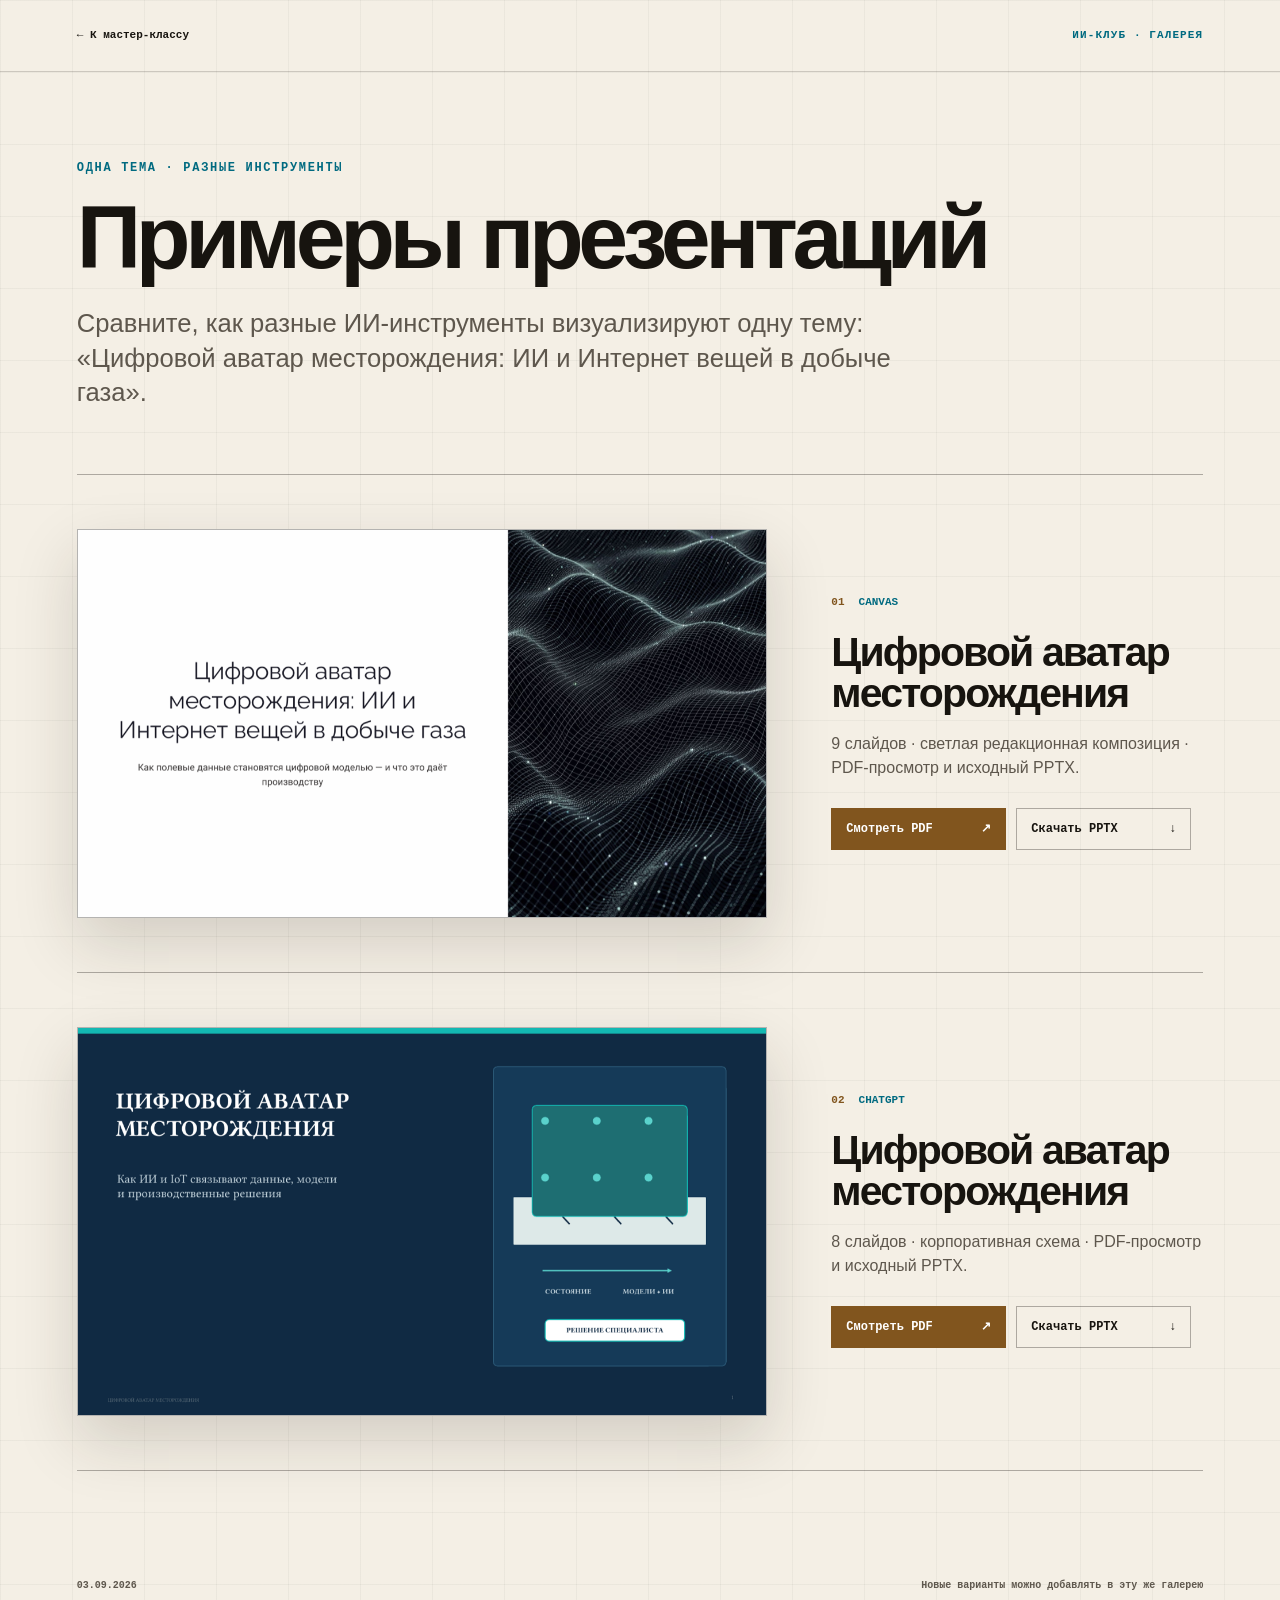
==== examples/index.html @ b0561a89 "Add presentation examples gallery" ====
<!doctype html>
<html lang="ru">
<head>
  <meta charset="utf-8">
  <meta name="viewport" content="width=device-width,initial-scale=1">
  <meta name="description" content="Примеры презентаций о цифровом аватаре газового месторождения, созданные разными ИИ-инструментами.">
  <meta name="theme-color" content="#f4efe5">
  <title>Примеры презентаций · ИИ-клуб</title>
  <link rel="stylesheet" href="styles.css">
</head>
<body>
  <header class="site-header">
    <a class="back" href="../">← К мастер-классу</a>
    <span>ИИ-КЛУБ · ГАЛЕРЕЯ</span>
  </header>

  <main>
    <section class="intro" aria-labelledby="page-title">
      <p class="kicker">ОДНА ТЕМА · РАЗНЫЕ ИНСТРУМЕНТЫ</p>
      <h1 id="page-title">Примеры презентаций</h1>
      <p>Сравните, как разные ИИ-инструменты визуализируют одну тему: «Цифровой аватар месторождения: ИИ и Интернет вещей в добыче газа».</p>
    </section>

    <section class="gallery" aria-label="Готовые презентации">
      <article class="example">
        <a class="preview" href="canvas/preview.pdf" target="_blank" rel="noreferrer" aria-label="Открыть PDF-презентацию Canvas">
          <img src="assets/canvas-cover.png" alt="Титульный слайд презентации Canvas">
          <span>Открыть PDF ↗</span>
        </a>
        <div class="example-copy">
          <div class="label"><b>01</b><span>CANVAS</span></div>
          <h2>Цифровой аватар месторождения</h2>
          <p>9 слайдов · светлая редакционная композиция · PDF-просмотр и исходный PPTX.</p>
          <div class="actions">
            <a class="primary" href="canvas/preview.pdf" target="_blank" rel="noreferrer">Смотреть PDF <span>↗</span></a>
            <a href="canvas/presentation.pptx" download>Скачать PPTX <span>↓</span></a>
          </div>
        </div>
      </article>

      <article class="example">
        <a class="preview" href="chatgpt/preview.pdf" target="_blank" rel="noreferrer" aria-label="Открыть PDF-презентацию ChatGPT">
          <img src="assets/chatgpt-cover.png" alt="Титульный слайд презентации ChatGPT">
          <span>Открыть PDF ↗</span>
        </a>
        <div class="example-copy">
          <div class="label"><b>02</b><span>CHATGPT</span></div>
          <h2>Цифровой аватар месторождения</h2>
          <p>8 слайдов · корпоративная схема · PDF-просмотр и исходный PPTX.</p>
          <div class="actions">
            <a class="primary" href="chatgpt/preview.pdf" target="_blank" rel="noreferrer">Смотреть PDF <span>↗</span></a>
            <a href="chatgpt/presentation.pptx" download>Скачать PPTX <span>↓</span></a>
          </div>
        </div>
      </article>
    </section>
  </main>

  <footer><span>03.09.2026</span><span>Новые варианты можно добавлять в эту же галерею</span></footer>
</body>
</html>
---- examples/styles.css ----
:root{--bg:#f4efe5;--surface:#ebe3d6;--text:#17140f;--muted:#5e574d;--line:rgba(23,20,15,.18);--line2:rgba(23,20,15,.32);--cream:#81551e;--cyan:#006a80;--sans:Inter,ui-sans-serif,-apple-system,BlinkMacSystemFont,"Segoe UI",Arial,sans-serif;--mono:ui-monospace,SFMono-Regular,Menlo,Monaco,Consolas,monospace}
*{box-sizing:border-box}
html{background:#d8d0c3;color:var(--text);font-family:var(--sans)}
body{width:min(1440px,100%);min-height:100vh;margin:0 auto;background:linear-gradient(rgba(23,20,15,.04) 1px,transparent 1px),linear-gradient(90deg,rgba(23,20,15,.04) 1px,transparent 1px),var(--bg);background-size:72px 72px}
a{color:inherit}
.site-header{height:72px;padding:0 clamp(24px,6vw,96px);display:flex;align-items:center;justify-content:space-between;border-bottom:1px solid var(--line);font:700 11px/1 var(--mono);letter-spacing:.1em;color:var(--cyan)}
.back{text-decoration:none;color:var(--text);letter-spacing:0}.back:hover{text-decoration:underline;text-underline-offset:4px}
main{padding:clamp(48px,7vw,100px) clamp(24px,6vw,96px) 80px}
.intro{max-width:980px;margin-bottom:64px}.kicker{font:700 12px/1 var(--mono);letter-spacing:.14em;color:var(--cyan);margin:0 0 22px}.intro h1{font-size:clamp(48px,7vw,94px);line-height:.92;letter-spacing:-.06em;margin:0 0 28px}.intro>p:last-child{font-size:clamp(18px,2vw,28px);line-height:1.35;color:var(--muted);max-width:62ch}
.gallery{border-top:1px solid var(--line2)}
.example{display:grid;grid-template-columns:minmax(0,1.3fr) minmax(320px,.7fr);gap:clamp(28px,5vw,72px);padding:54px 0;border-bottom:1px solid var(--line2);align-items:center}
.preview{position:relative;display:block;border:1px solid var(--line2);background:white;box-shadow:0 25px 60px rgba(38,30,20,.16);overflow:hidden}.preview img{display:block;width:100%;aspect-ratio:16/9;object-fit:cover}.preview>span{position:absolute;right:14px;bottom:14px;background:var(--cream);color:white;padding:12px 14px;font:700 11px/1 var(--mono);opacity:0;transform:translateY(6px);transition:.2s}.preview:hover>span,.preview:focus-visible>span{opacity:1;transform:none}
.label{display:flex;align-items:center;gap:14px;font:700 11px/1 var(--mono);color:var(--cyan)}.label b{color:var(--cream)}
.example h2{font-size:clamp(28px,3.2vw,48px);line-height:1;letter-spacing:-.045em;margin:24px 0 18px}.example p{font-size:16px;line-height:1.5;color:var(--muted)}
.actions{display:flex;flex-wrap:wrap;gap:10px;margin-top:28px}.actions a{display:inline-flex;gap:30px;justify-content:space-between;min-width:175px;padding:14px;border:1px solid var(--line2);font:750 12px/1 var(--mono);text-decoration:none}.actions .primary{background:var(--cream);border-color:var(--cream);color:white}.actions a:hover,.actions a:focus-visible{border-color:var(--cyan);transform:translateY(-2px)}
footer{padding:28px clamp(24px,6vw,96px);display:flex;justify-content:space-between;gap:20px;color:var(--muted);font:600 10px/1.4 var(--mono)}
:focus-visible{outline:3px solid var(--cyan);outline-offset:4px}
@media(max-width:800px){.site-header{height:60px}.site-header>span{display:none}main{padding-top:48px}.intro{margin-bottom:32px}.example{grid-template-columns:1fr;padding:36px 0}.example-copy{padding:0 2px}.preview>span{opacity:1;transform:none}footer{flex-direction:column}}
@media(prefers-reduced-motion:reduce){*,*::before,*::after{transition:none!important}}
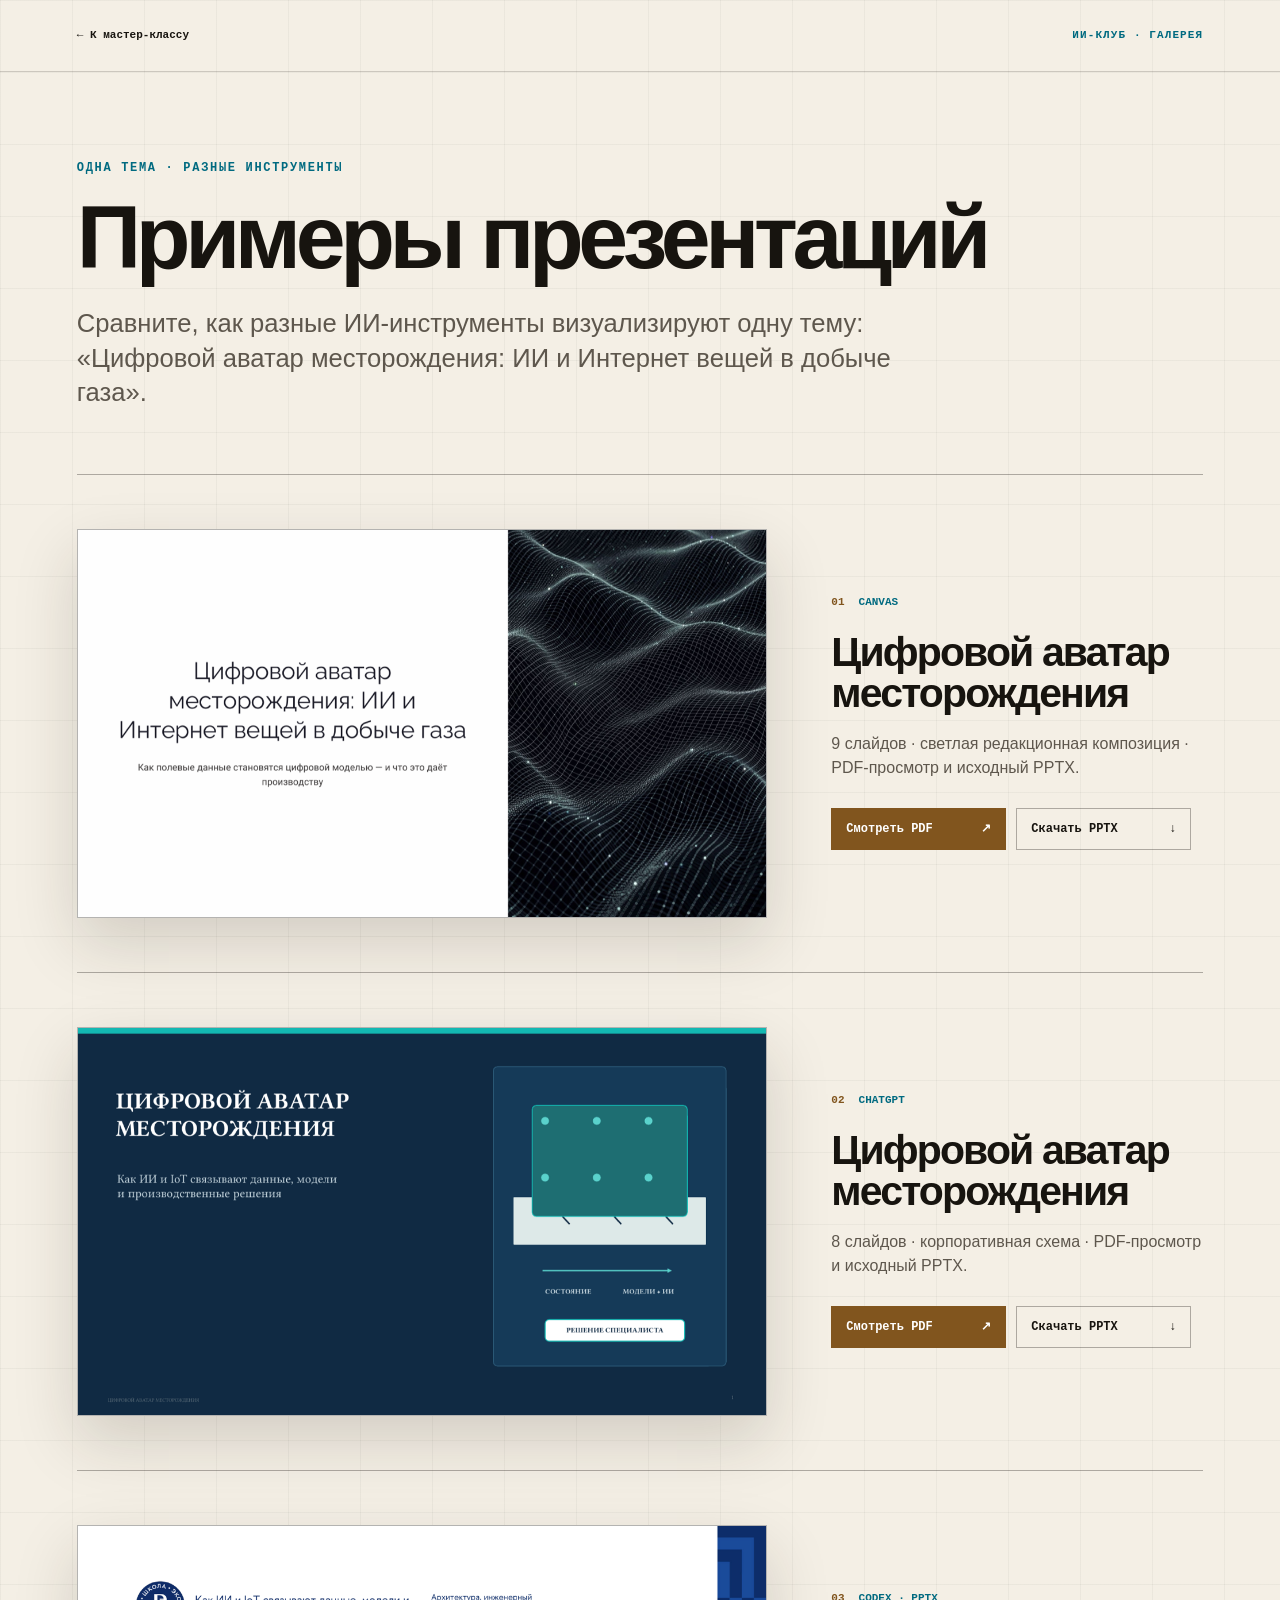
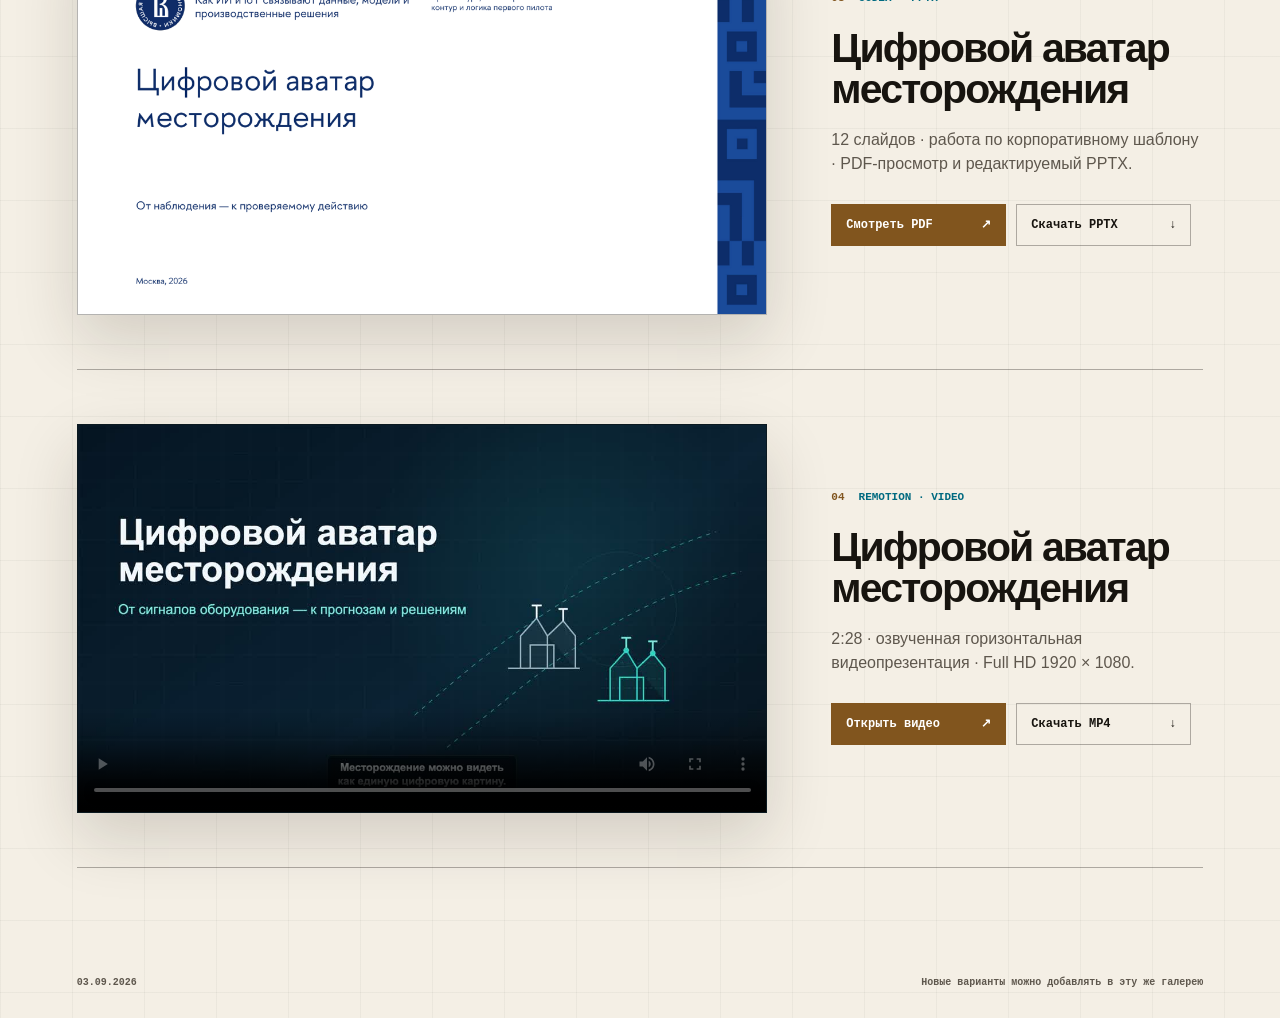
==== commit ba2ff87f: "Add Codex deck and Remotion video examples" ====
--- a/examples/index.html
+++ b/examples/index.html
@@ -53,6 +53,40 @@
           </div>
         </div>
       </article>
+
+      <article class="example">
+        <a class="preview" href="codex/preview.pdf" target="_blank" rel="noreferrer" aria-label="Открыть PDF-презентацию Codex">
+          <img src="assets/codex-cover.png" alt="Титульный слайд презентации Codex">
+          <span>Открыть PDF ↗</span>
+        </a>
+        <div class="example-copy">
+          <div class="label"><b>03</b><span>CODEX · PPTX</span></div>
+          <h2>Цифровой аватар месторождения</h2>
+          <p>12 слайдов · работа по корпоративному шаблону · PDF-просмотр и редактируемый PPTX.</p>
+          <div class="actions">
+            <a class="primary" href="codex/preview.pdf" target="_blank" rel="noreferrer">Смотреть PDF <span>↗</span></a>
+            <a href="codex/presentation.pptx" download>Скачать PPTX <span>↓</span></a>
+          </div>
+        </div>
+      </article>
+
+      <article class="example">
+        <div class="preview video-preview">
+          <video controls preload="metadata" poster="assets/remotion-cover.jpg" aria-label="Озвученная видеопрезентация Remotion">
+            <source src="remotion/digital-field-avatar.mp4" type="video/mp4">
+            Ваш браузер не поддерживает встроенное видео.
+          </video>
+        </div>
+        <div class="example-copy">
+          <div class="label"><b>04</b><span>REMOTION · VIDEO</span></div>
+          <h2>Цифровой аватар месторождения</h2>
+          <p>2:28 · озвученная горизонтальная видеопрезентация · Full HD 1920 × 1080.</p>
+          <div class="actions">
+            <a class="primary" href="remotion/digital-field-avatar.mp4" target="_blank" rel="noreferrer">Открыть видео <span>↗</span></a>
+            <a href="remotion/digital-field-avatar.mp4" download>Скачать MP4 <span>↓</span></a>
+          </div>
+        </div>
+      </article>
     </section>
   </main>
 
--- a/examples/styles.css
+++ b/examples/styles.css
@@ -10,6 +10,7 @@
 .gallery{border-top:1px solid var(--line2)}
 .example{display:grid;grid-template-columns:minmax(0,1.3fr) minmax(320px,.7fr);gap:clamp(28px,5vw,72px);padding:54px 0;border-bottom:1px solid var(--line2);align-items:center}
 .preview{position:relative;display:block;border:1px solid var(--line2);background:white;box-shadow:0 25px 60px rgba(38,30,20,.16);overflow:hidden}.preview img{display:block;width:100%;aspect-ratio:16/9;object-fit:cover}.preview>span{position:absolute;right:14px;bottom:14px;background:var(--cream);color:white;padding:12px 14px;font:700 11px/1 var(--mono);opacity:0;transform:translateY(6px);transition:.2s}.preview:hover>span,.preview:focus-visible>span{opacity:1;transform:none}
+.video-preview{background:#061c29}.video-preview video{display:block;width:100%;aspect-ratio:16/9;object-fit:cover}
 .label{display:flex;align-items:center;gap:14px;font:700 11px/1 var(--mono);color:var(--cyan)}.label b{color:var(--cream)}
 .example h2{font-size:clamp(28px,3.2vw,48px);line-height:1;letter-spacing:-.045em;margin:24px 0 18px}.example p{font-size:16px;line-height:1.5;color:var(--muted)}
 .actions{display:flex;flex-wrap:wrap;gap:10px;margin-top:28px}.actions a{display:inline-flex;gap:30px;justify-content:space-between;min-width:175px;padding:14px;border:1px solid var(--line2);font:750 12px/1 var(--mono);text-decoration:none}.actions .primary{background:var(--cream);border-color:var(--cream);color:white}.actions a:hover,.actions a:focus-visible{border-color:var(--cyan);transform:translateY(-2px)}
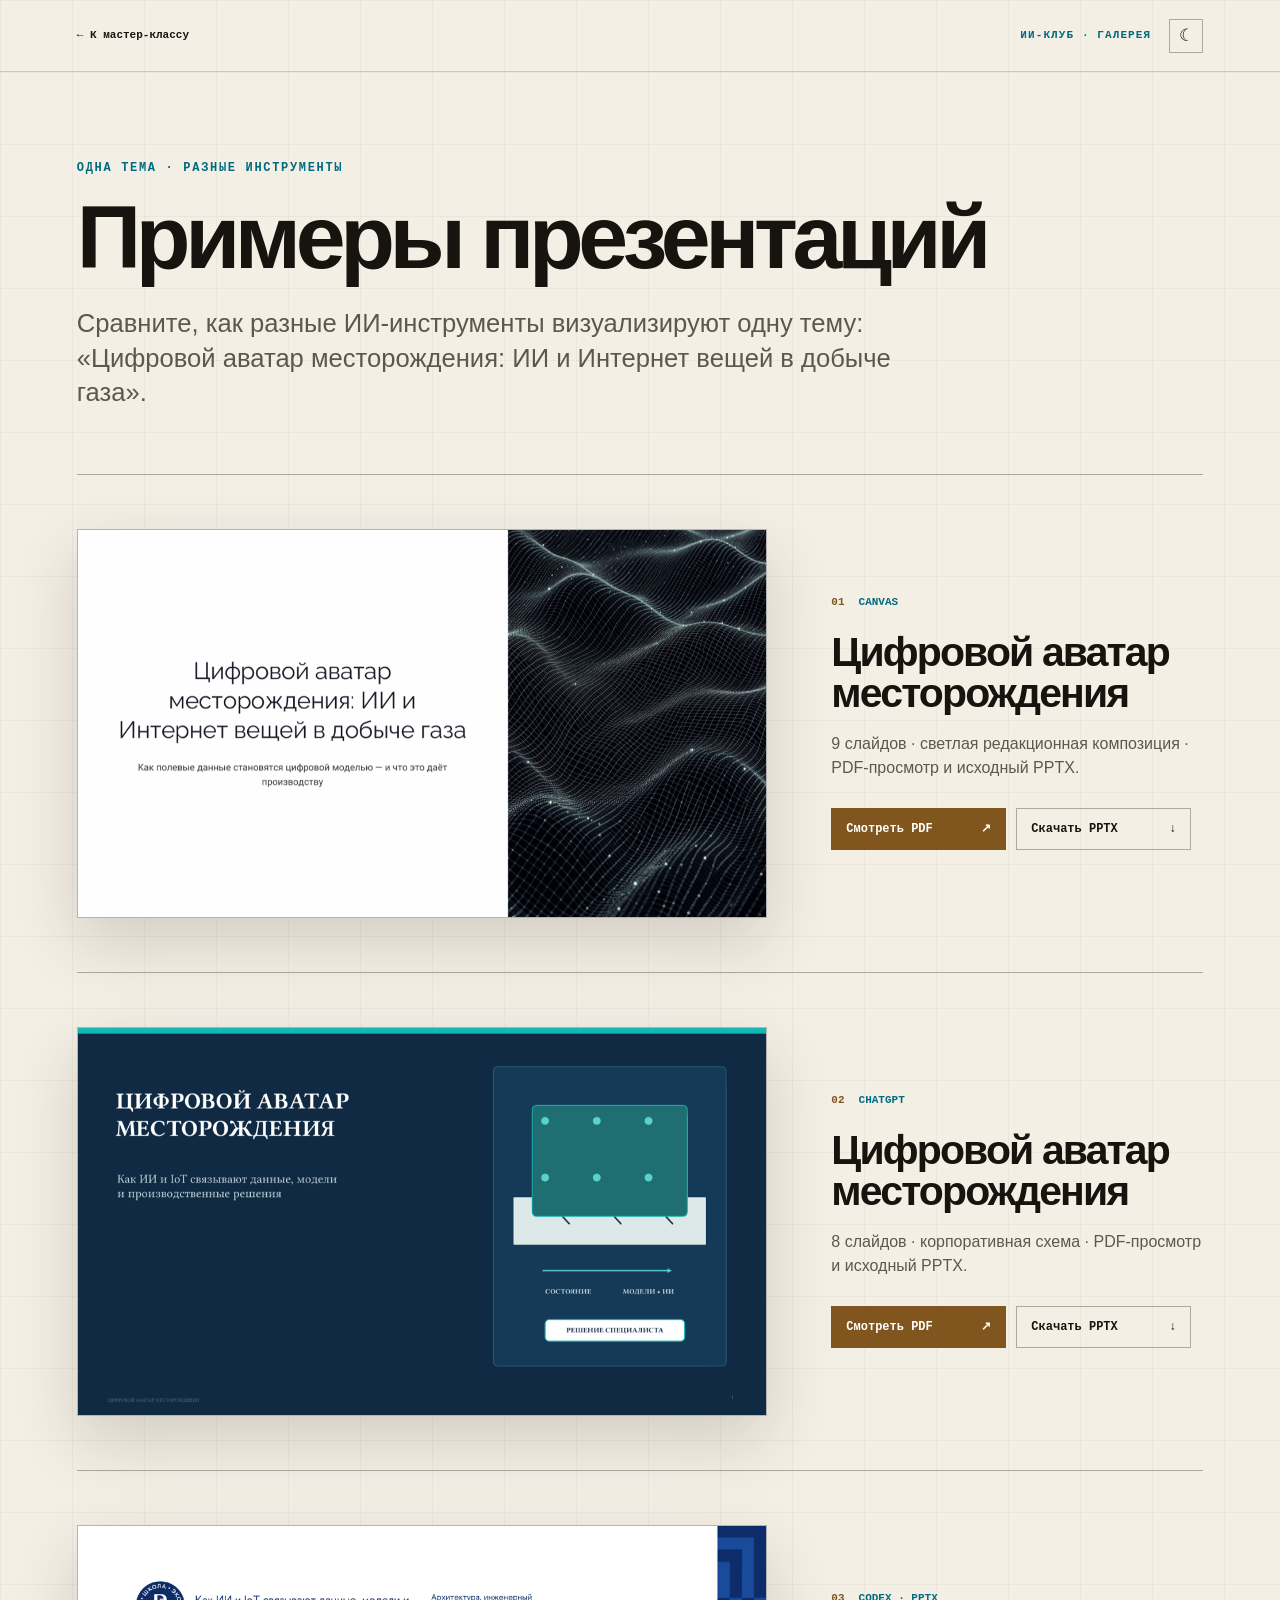
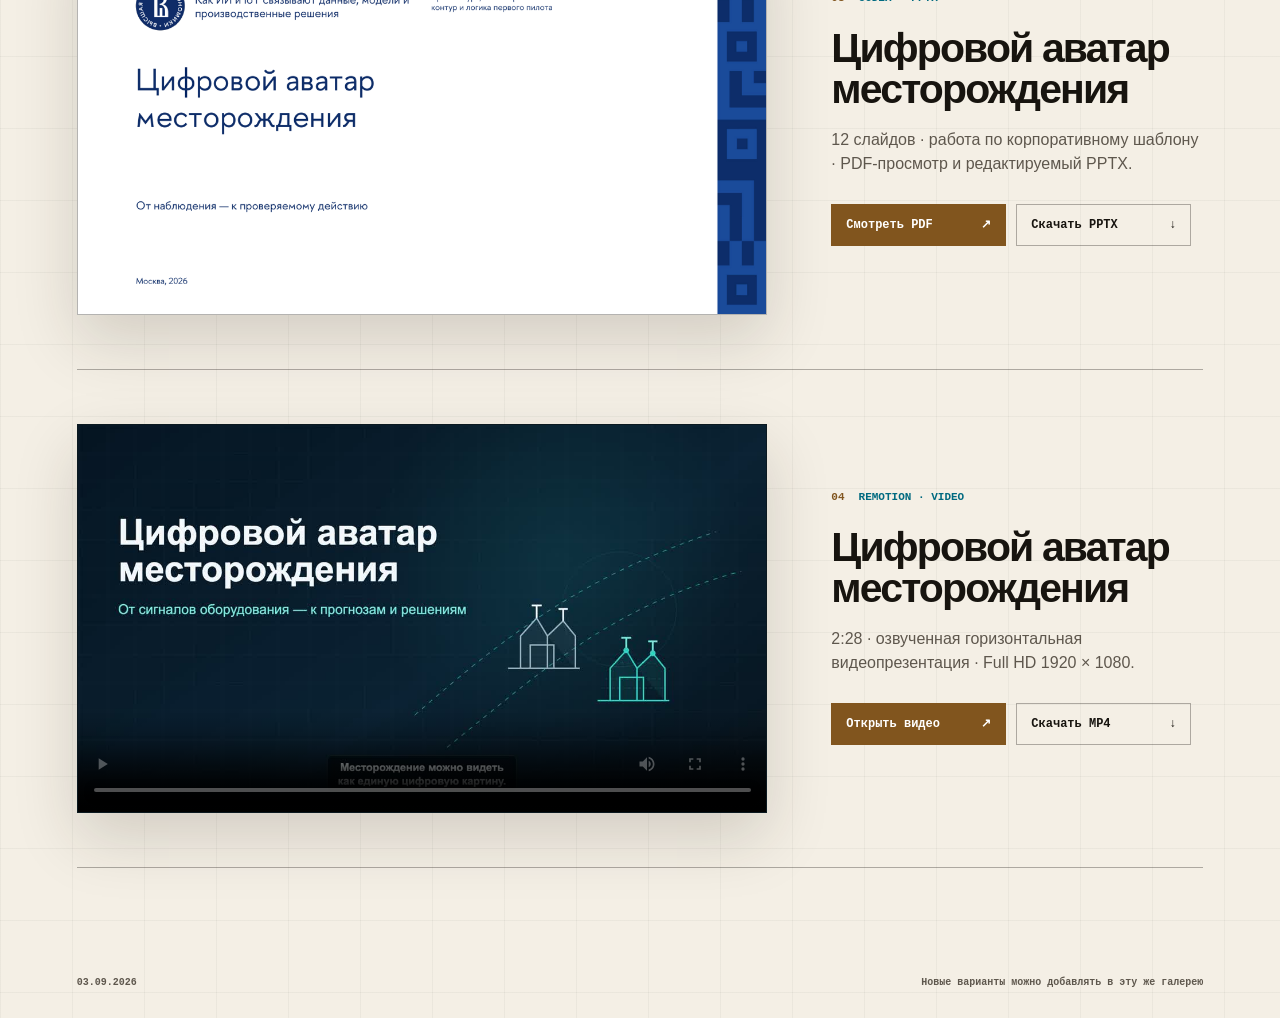
==== commit 685af8d0: "Add QR resources page and dual themes" ====
--- a/examples/index.html
+++ b/examples/index.html
@@ -1,17 +1,19 @@
 <!doctype html>
-<html lang="ru">
+<html lang="ru" data-theme="light">
 <head>
   <meta charset="utf-8">
   <meta name="viewport" content="width=device-width,initial-scale=1">
   <meta name="description" content="Примеры презентаций о цифровом аватаре газового месторождения, созданные разными ИИ-инструментами.">
   <meta name="theme-color" content="#f4efe5">
   <title>Примеры презентаций · ИИ-клуб</title>
+  <script>document.documentElement.dataset.theme=localStorage.getItem('aiResourceTheme')||(matchMedia('(prefers-color-scheme:dark)').matches?'dark':'light')</script>
   <link rel="stylesheet" href="styles.css">
+  <script src="../theme-pages.js" defer></script>
 </head>
 <body>
   <header class="site-header">
     <a class="back" href="../">← К мастер-классу</a>
-    <span>ИИ-КЛУБ · ГАЛЕРЕЯ</span>
+    <div class="header-tools"><span>ИИ-КЛУБ · ГАЛЕРЕЯ</span><button class="theme-button" type="button" data-theme-toggle aria-label="Переключить цветовую тему" aria-pressed="false">☾</button></div>
   </header>
 
   <main>
--- a/examples/styles.css
+++ b/examples/styles.css
@@ -1,20 +1,22 @@
-:root{--bg:#f4efe5;--surface:#ebe3d6;--text:#17140f;--muted:#5e574d;--line:rgba(23,20,15,.18);--line2:rgba(23,20,15,.32);--cream:#81551e;--cyan:#006a80;--sans:Inter,ui-sans-serif,-apple-system,BlinkMacSystemFont,"Segoe UI",Arial,sans-serif;--mono:ui-monospace,SFMono-Regular,Menlo,Monaco,Consolas,monospace}
+:root{--bg:#f4efe5;--page:#d8d0c3;--surface:#ebe3d6;--text:#17140f;--muted:#5e574d;--line:rgba(23,20,15,.18);--line2:rgba(23,20,15,.32);--grid:rgba(23,20,15,.04);--cream:#81551e;--cyan:#006a80;--shadow:rgba(38,30,20,.16);--sans:Inter,ui-sans-serif,-apple-system,BlinkMacSystemFont,"Segoe UI",Arial,sans-serif;--mono:ui-monospace,SFMono-Regular,Menlo,Monaco,Consolas,monospace}
+[data-theme="dark"]{--bg:#0a0a08;--page:#020202;--surface:#171610;--text:#f5efe4;--muted:#aaa294;--line:rgba(245,239,228,.14);--line2:rgba(245,239,228,.27);--grid:rgba(245,239,228,.03);--cream:#e0c49a;--cyan:#69d2e7;--shadow:rgba(0,0,0,.66)}
 *{box-sizing:border-box}
-html{background:#d8d0c3;color:var(--text);font-family:var(--sans)}
-body{width:min(1440px,100%);min-height:100vh;margin:0 auto;background:linear-gradient(rgba(23,20,15,.04) 1px,transparent 1px),linear-gradient(90deg,rgba(23,20,15,.04) 1px,transparent 1px),var(--bg);background-size:72px 72px}
+html{background:var(--page);color:var(--text);font-family:var(--sans);color-scheme:light}
+[data-theme="dark"]{color-scheme:dark}
+body{width:min(1440px,100%);min-height:100vh;margin:0 auto;background:linear-gradient(var(--grid) 1px,transparent 1px),linear-gradient(90deg,var(--grid) 1px,transparent 1px),var(--bg);background-size:72px 72px}
 a{color:inherit}
-.site-header{height:72px;padding:0 clamp(24px,6vw,96px);display:flex;align-items:center;justify-content:space-between;border-bottom:1px solid var(--line);font:700 11px/1 var(--mono);letter-spacing:.1em;color:var(--cyan)}
+.site-header{height:72px;padding:0 clamp(24px,6vw,96px);display:flex;align-items:center;justify-content:space-between;border-bottom:1px solid var(--line);font:700 11px/1 var(--mono);letter-spacing:.1em;color:var(--cyan)}.header-tools{display:flex;align-items:center;gap:18px}.theme-button{width:34px;height:34px;border:1px solid var(--line2);background:transparent;color:var(--text);cursor:pointer;font-size:17px}.theme-button:hover,.theme-button:focus-visible{border-color:var(--cyan);color:var(--cyan)}
 .back{text-decoration:none;color:var(--text);letter-spacing:0}.back:hover{text-decoration:underline;text-underline-offset:4px}
 main{padding:clamp(48px,7vw,100px) clamp(24px,6vw,96px) 80px}
 .intro{max-width:980px;margin-bottom:64px}.kicker{font:700 12px/1 var(--mono);letter-spacing:.14em;color:var(--cyan);margin:0 0 22px}.intro h1{font-size:clamp(48px,7vw,94px);line-height:.92;letter-spacing:-.06em;margin:0 0 28px}.intro>p:last-child{font-size:clamp(18px,2vw,28px);line-height:1.35;color:var(--muted);max-width:62ch}
 .gallery{border-top:1px solid var(--line2)}
 .example{display:grid;grid-template-columns:minmax(0,1.3fr) minmax(320px,.7fr);gap:clamp(28px,5vw,72px);padding:54px 0;border-bottom:1px solid var(--line2);align-items:center}
-.preview{position:relative;display:block;border:1px solid var(--line2);background:white;box-shadow:0 25px 60px rgba(38,30,20,.16);overflow:hidden}.preview img{display:block;width:100%;aspect-ratio:16/9;object-fit:cover}.preview>span{position:absolute;right:14px;bottom:14px;background:var(--cream);color:white;padding:12px 14px;font:700 11px/1 var(--mono);opacity:0;transform:translateY(6px);transition:.2s}.preview:hover>span,.preview:focus-visible>span{opacity:1;transform:none}
+.preview{position:relative;display:block;border:1px solid var(--line2);background:white;box-shadow:0 25px 60px var(--shadow);overflow:hidden}.preview img{display:block;width:100%;aspect-ratio:16/9;object-fit:cover}.preview>span{position:absolute;right:14px;bottom:14px;background:var(--cream);color:var(--bg);padding:12px 14px;font:700 11px/1 var(--mono);opacity:0;transform:translateY(6px);transition:.2s}.preview:hover>span,.preview:focus-visible>span{opacity:1;transform:none}
 .video-preview{background:#061c29}.video-preview video{display:block;width:100%;aspect-ratio:16/9;object-fit:cover}
 .label{display:flex;align-items:center;gap:14px;font:700 11px/1 var(--mono);color:var(--cyan)}.label b{color:var(--cream)}
 .example h2{font-size:clamp(28px,3.2vw,48px);line-height:1;letter-spacing:-.045em;margin:24px 0 18px}.example p{font-size:16px;line-height:1.5;color:var(--muted)}
 .actions{display:flex;flex-wrap:wrap;gap:10px;margin-top:28px}.actions a{display:inline-flex;gap:30px;justify-content:space-between;min-width:175px;padding:14px;border:1px solid var(--line2);font:750 12px/1 var(--mono);text-decoration:none}.actions .primary{background:var(--cream);border-color:var(--cream);color:white}.actions a:hover,.actions a:focus-visible{border-color:var(--cyan);transform:translateY(-2px)}
 footer{padding:28px clamp(24px,6vw,96px);display:flex;justify-content:space-between;gap:20px;color:var(--muted);font:600 10px/1.4 var(--mono)}
 :focus-visible{outline:3px solid var(--cyan);outline-offset:4px}
-@media(max-width:800px){.site-header{height:60px}.site-header>span{display:none}main{padding-top:48px}.intro{margin-bottom:32px}.example{grid-template-columns:1fr;padding:36px 0}.example-copy{padding:0 2px}.preview>span{opacity:1;transform:none}footer{flex-direction:column}}
+@media(max-width:800px){.site-header{height:60px}.header-tools>span{display:none}main{padding-top:48px}.intro{margin-bottom:32px}.example{grid-template-columns:1fr;padding:36px 0}.example-copy{padding:0 2px}.preview>span{opacity:1;transform:none}footer{flex-direction:column}}
 @media(prefers-reduced-motion:reduce){*,*::before,*::after{transition:none!important}}
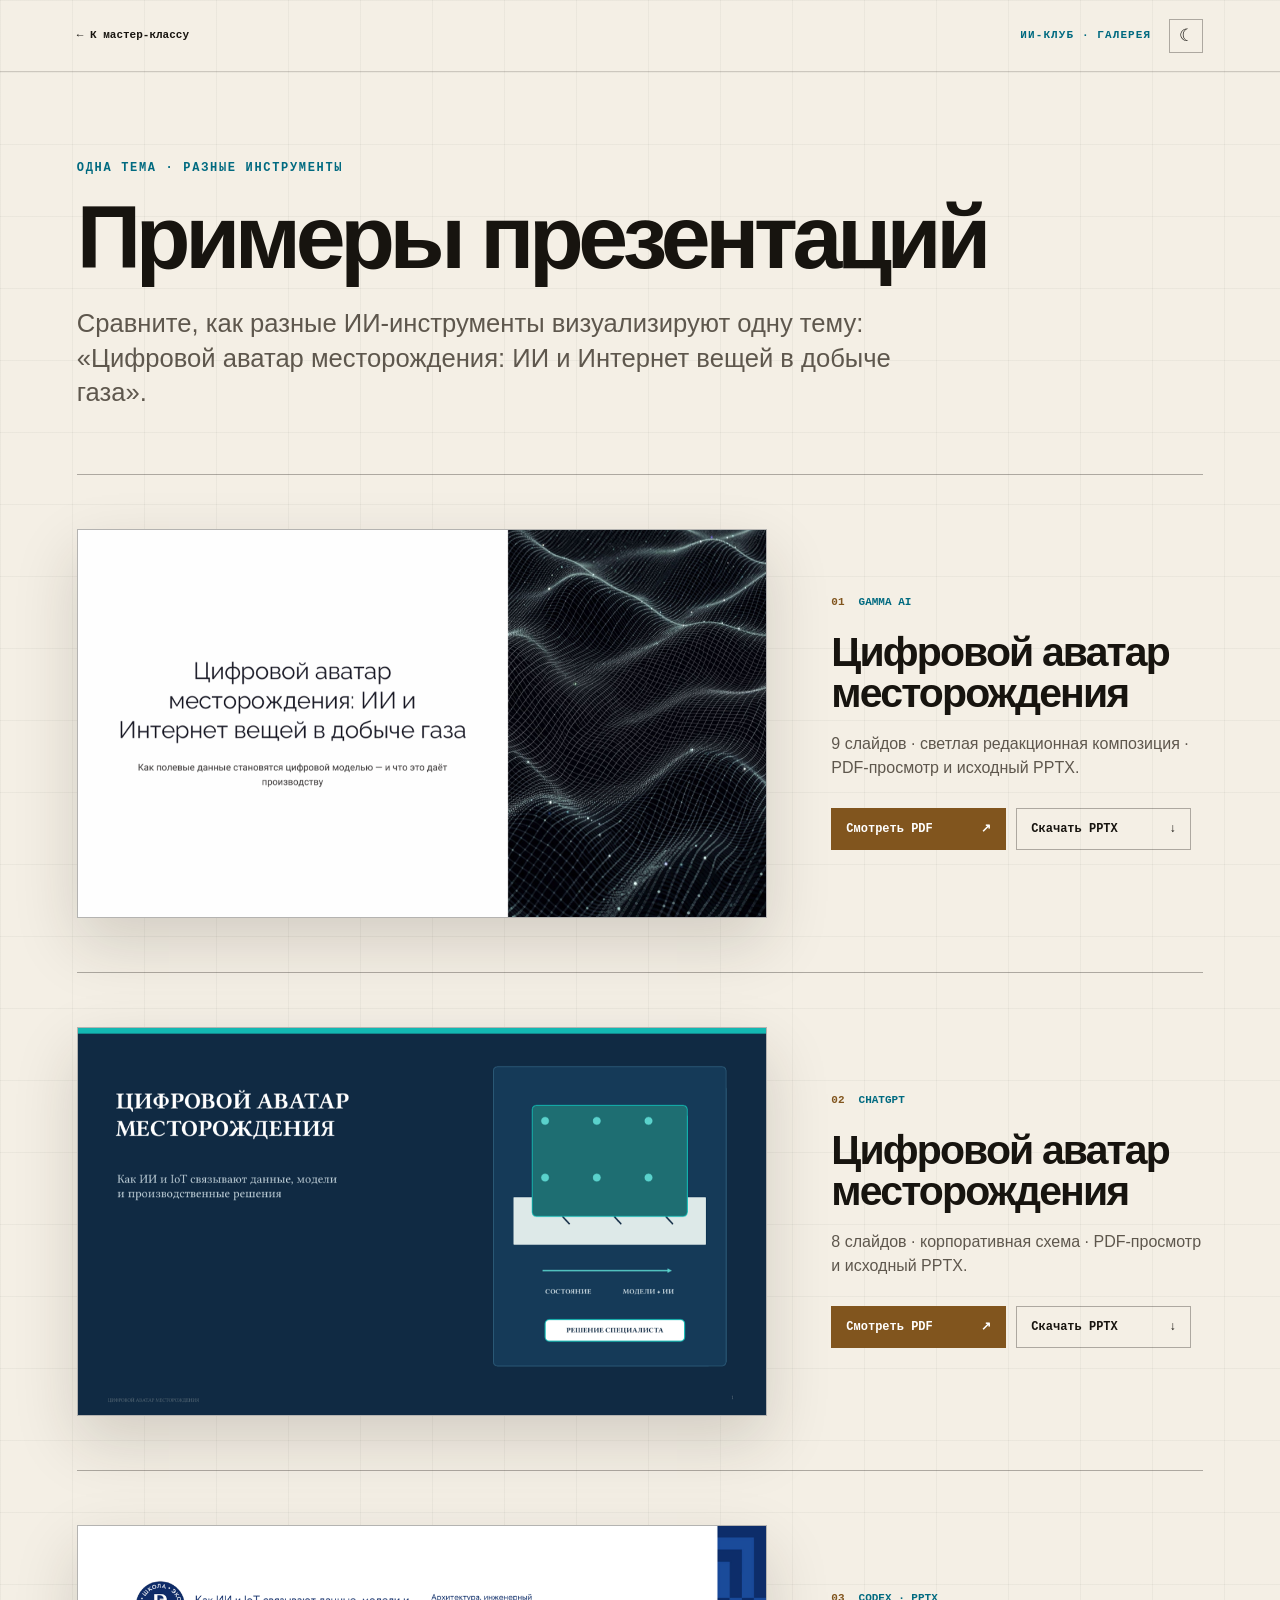
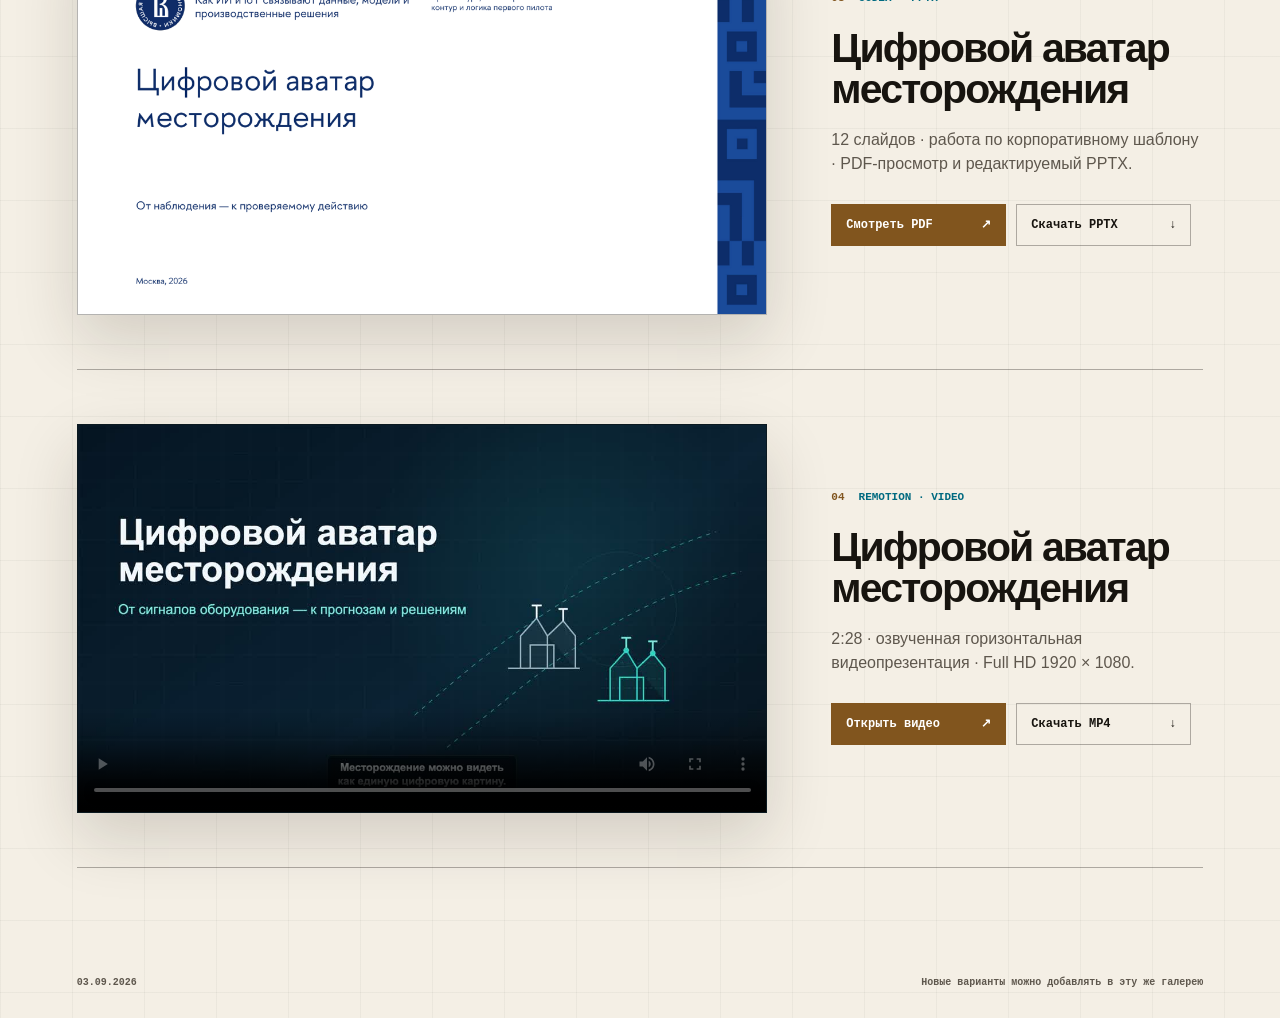
==== commit af035c48: "Rename first example to Gamma AI" ====
--- a/examples/index.html
+++ b/examples/index.html
@@ -25,12 +25,12 @@
 
     <section class="gallery" aria-label="Готовые презентации">
       <article class="example">
-        <a class="preview" href="canvas/preview.pdf" target="_blank" rel="noreferrer" aria-label="Открыть PDF-презентацию Canvas">
-          <img src="assets/canvas-cover.png" alt="Титульный слайд презентации Canvas">
+        <a class="preview" href="canvas/preview.pdf" target="_blank" rel="noreferrer" aria-label="Открыть PDF-презентацию Gamma AI">
+          <img src="assets/canvas-cover.png" alt="Титульный слайд презентации Gamma AI">
           <span>Открыть PDF ↗</span>
         </a>
         <div class="example-copy">
-          <div class="label"><b>01</b><span>CANVAS</span></div>
+          <div class="label"><b>01</b><span>GAMMA AI</span></div>
           <h2>Цифровой аватар месторождения</h2>
           <p>9 слайдов · светлая редакционная композиция · PDF-просмотр и исходный PPTX.</p>
           <div class="actions">
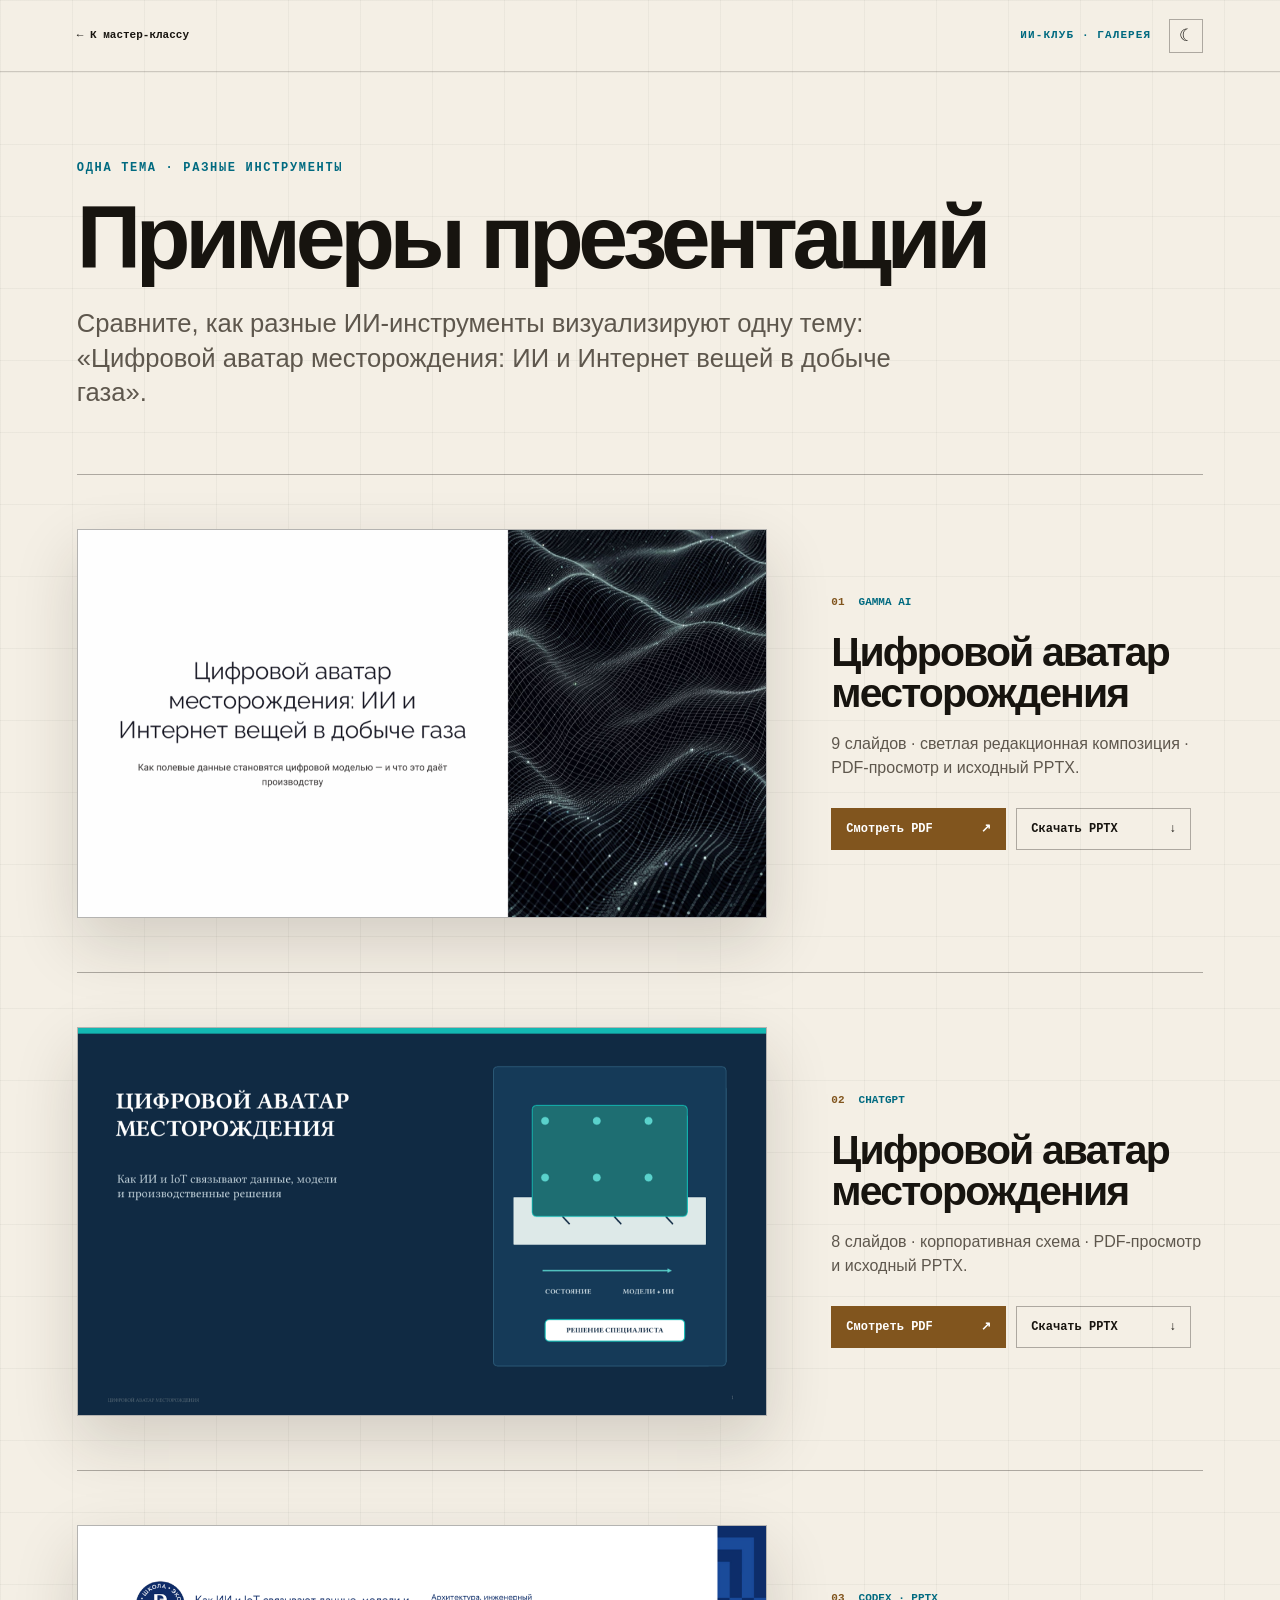
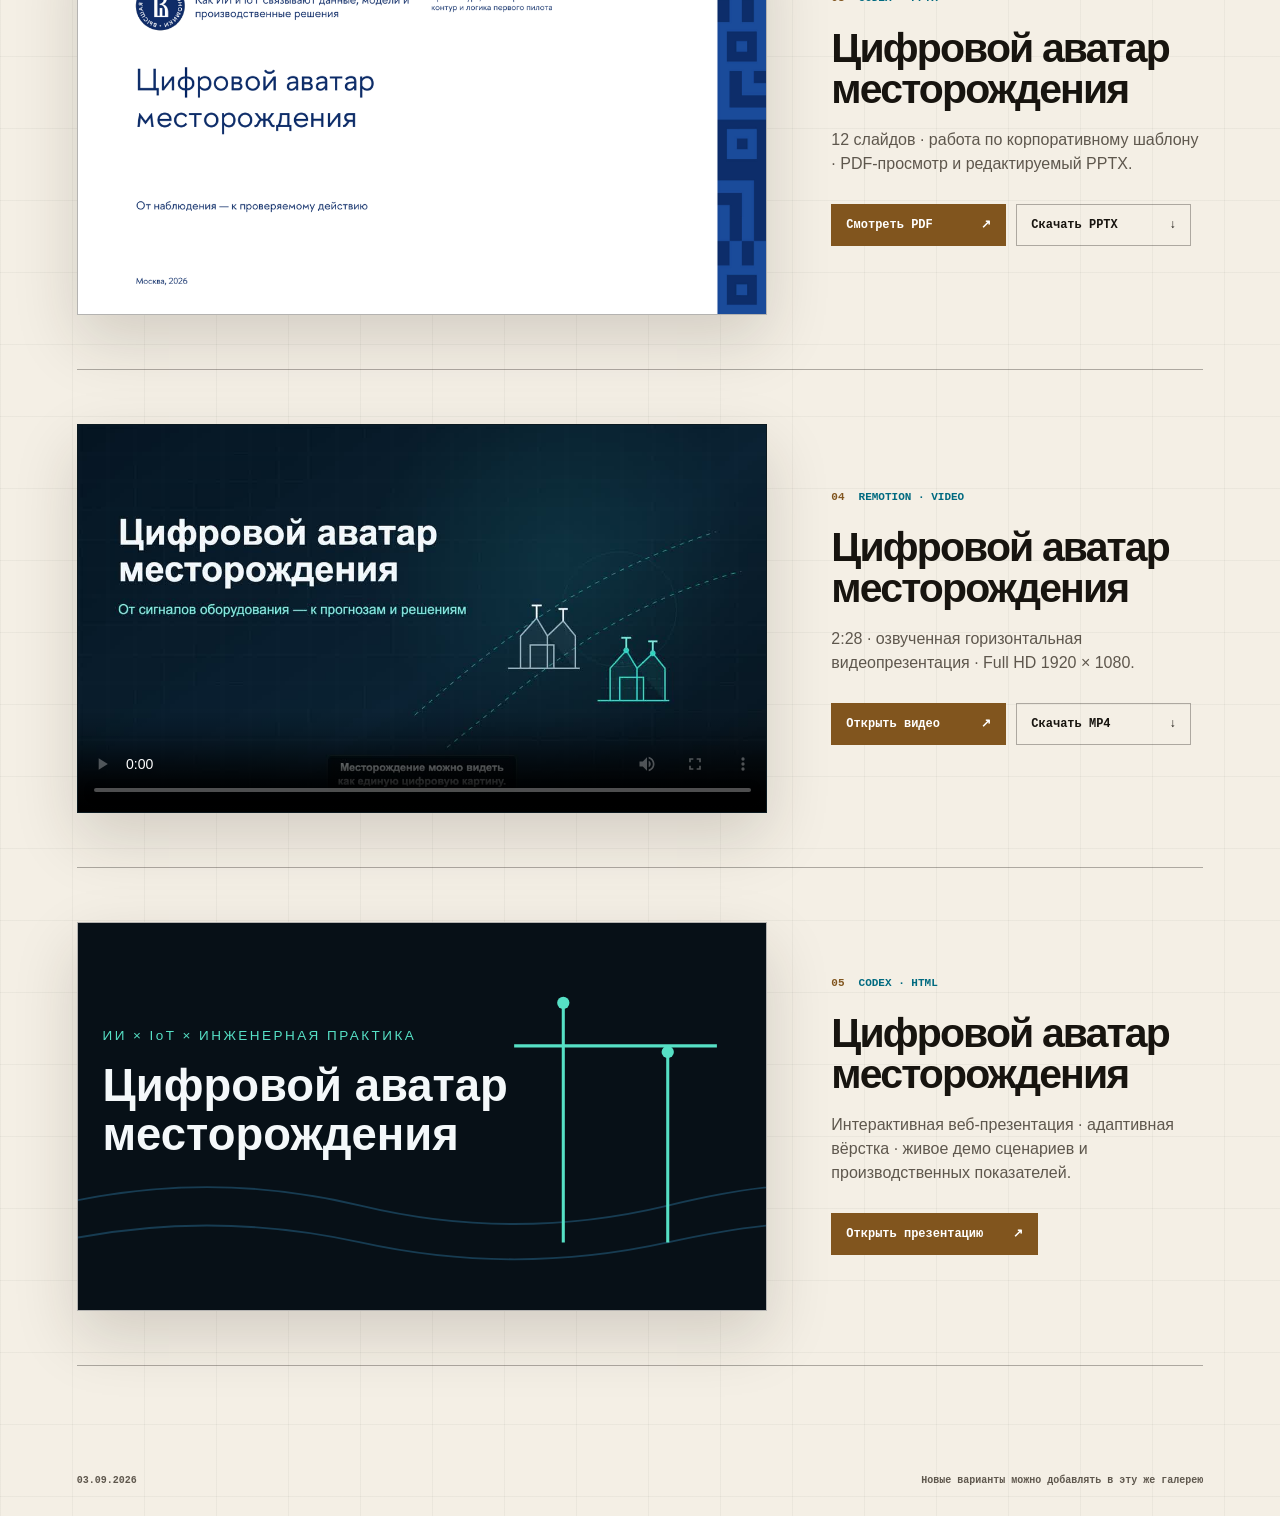
==== commit 59f7dd6c: "Add interactive IoT HTML presentation example" ====
--- a/examples/index.html
+++ b/examples/index.html
@@ -89,6 +89,21 @@
           </div>
         </div>
       </article>
+
+      <article class="example">
+        <a class="preview" href="html/" target="_blank" rel="noreferrer" aria-label="Открыть интерактивную HTML-презентацию Codex">
+          <img src="html/og-cover.svg" alt="Титульный экран HTML-презентации о цифровом аватаре месторождения">
+          <span>Открыть HTML ↗</span>
+        </a>
+        <div class="example-copy">
+          <div class="label"><b>05</b><span>CODEX · HTML</span></div>
+          <h2>Цифровой аватар месторождения</h2>
+          <p>Интерактивная веб-презентация · адаптивная вёрстка · живое демо сценариев и производственных показателей.</p>
+          <div class="actions">
+            <a class="primary" href="html/" target="_blank" rel="noreferrer">Открыть презентацию <span>↗</span></a>
+          </div>
+        </div>
+      </article>
     </section>
   </main>
 
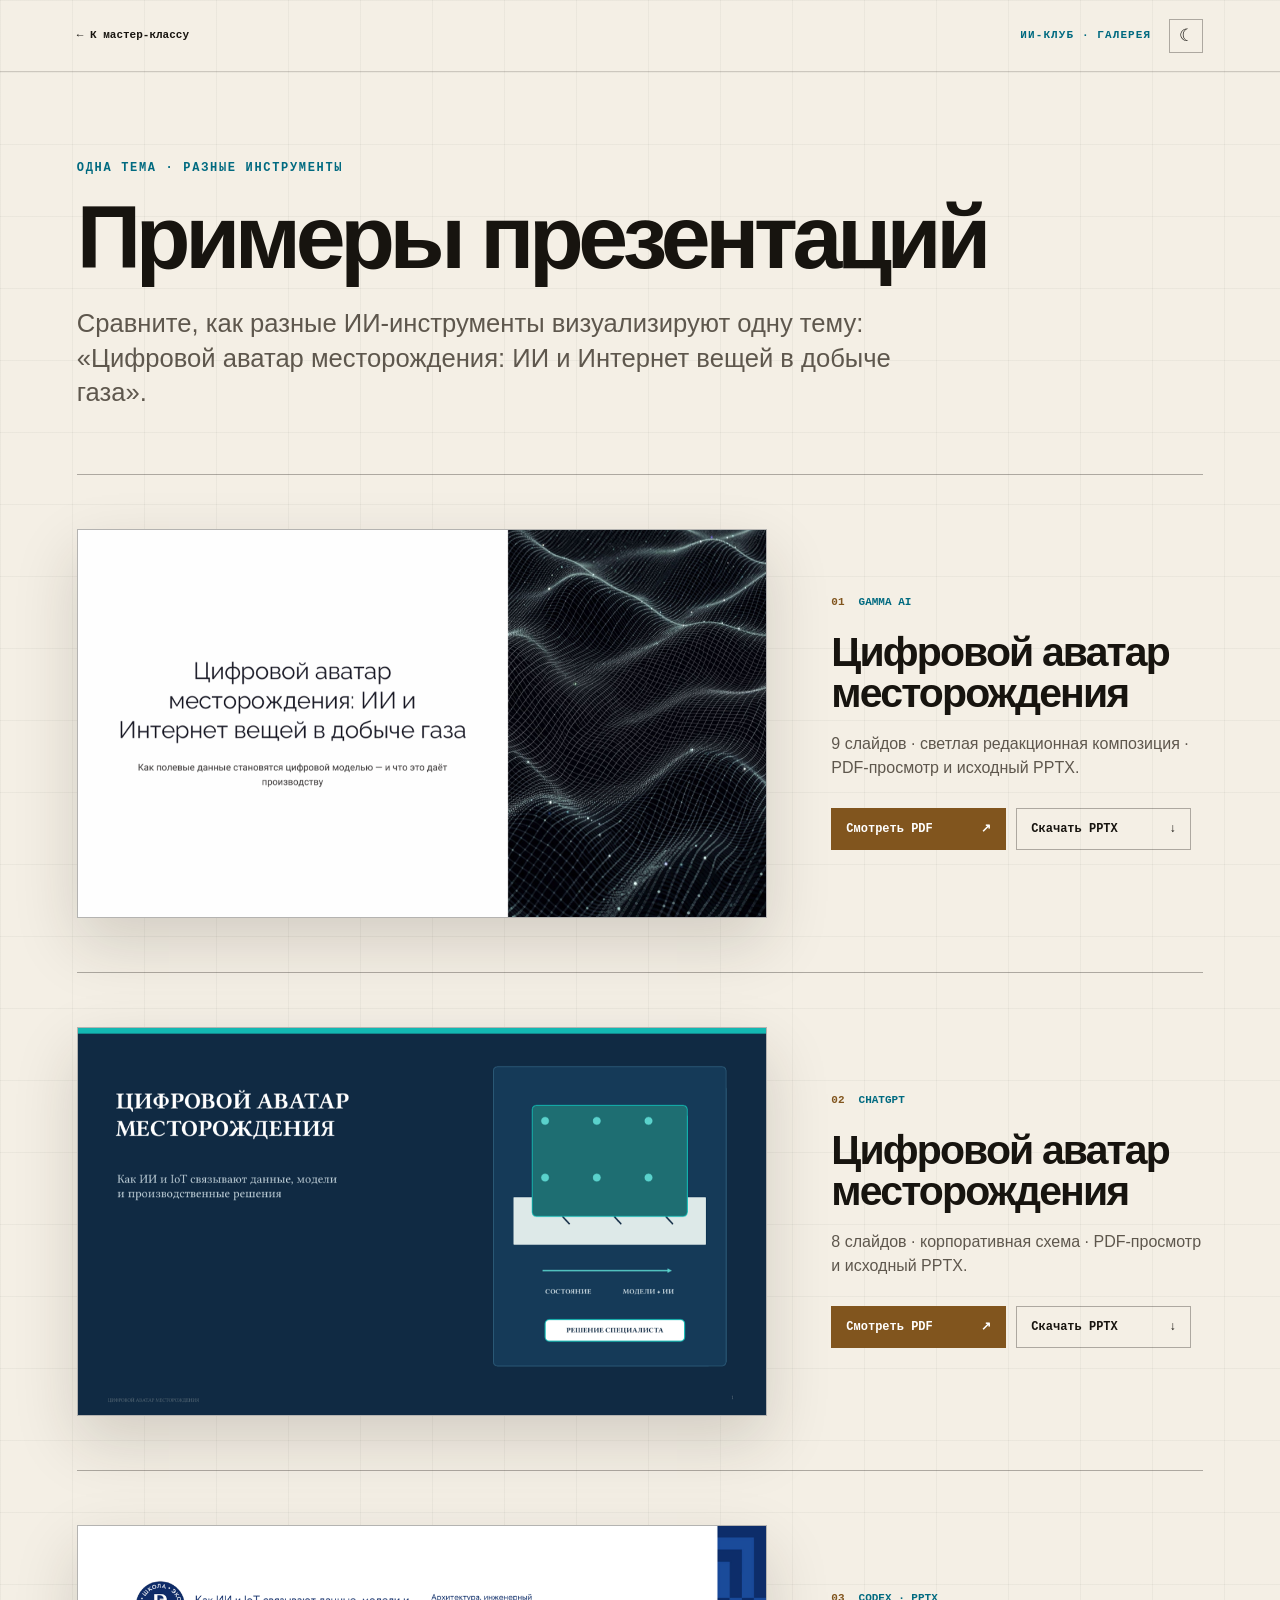
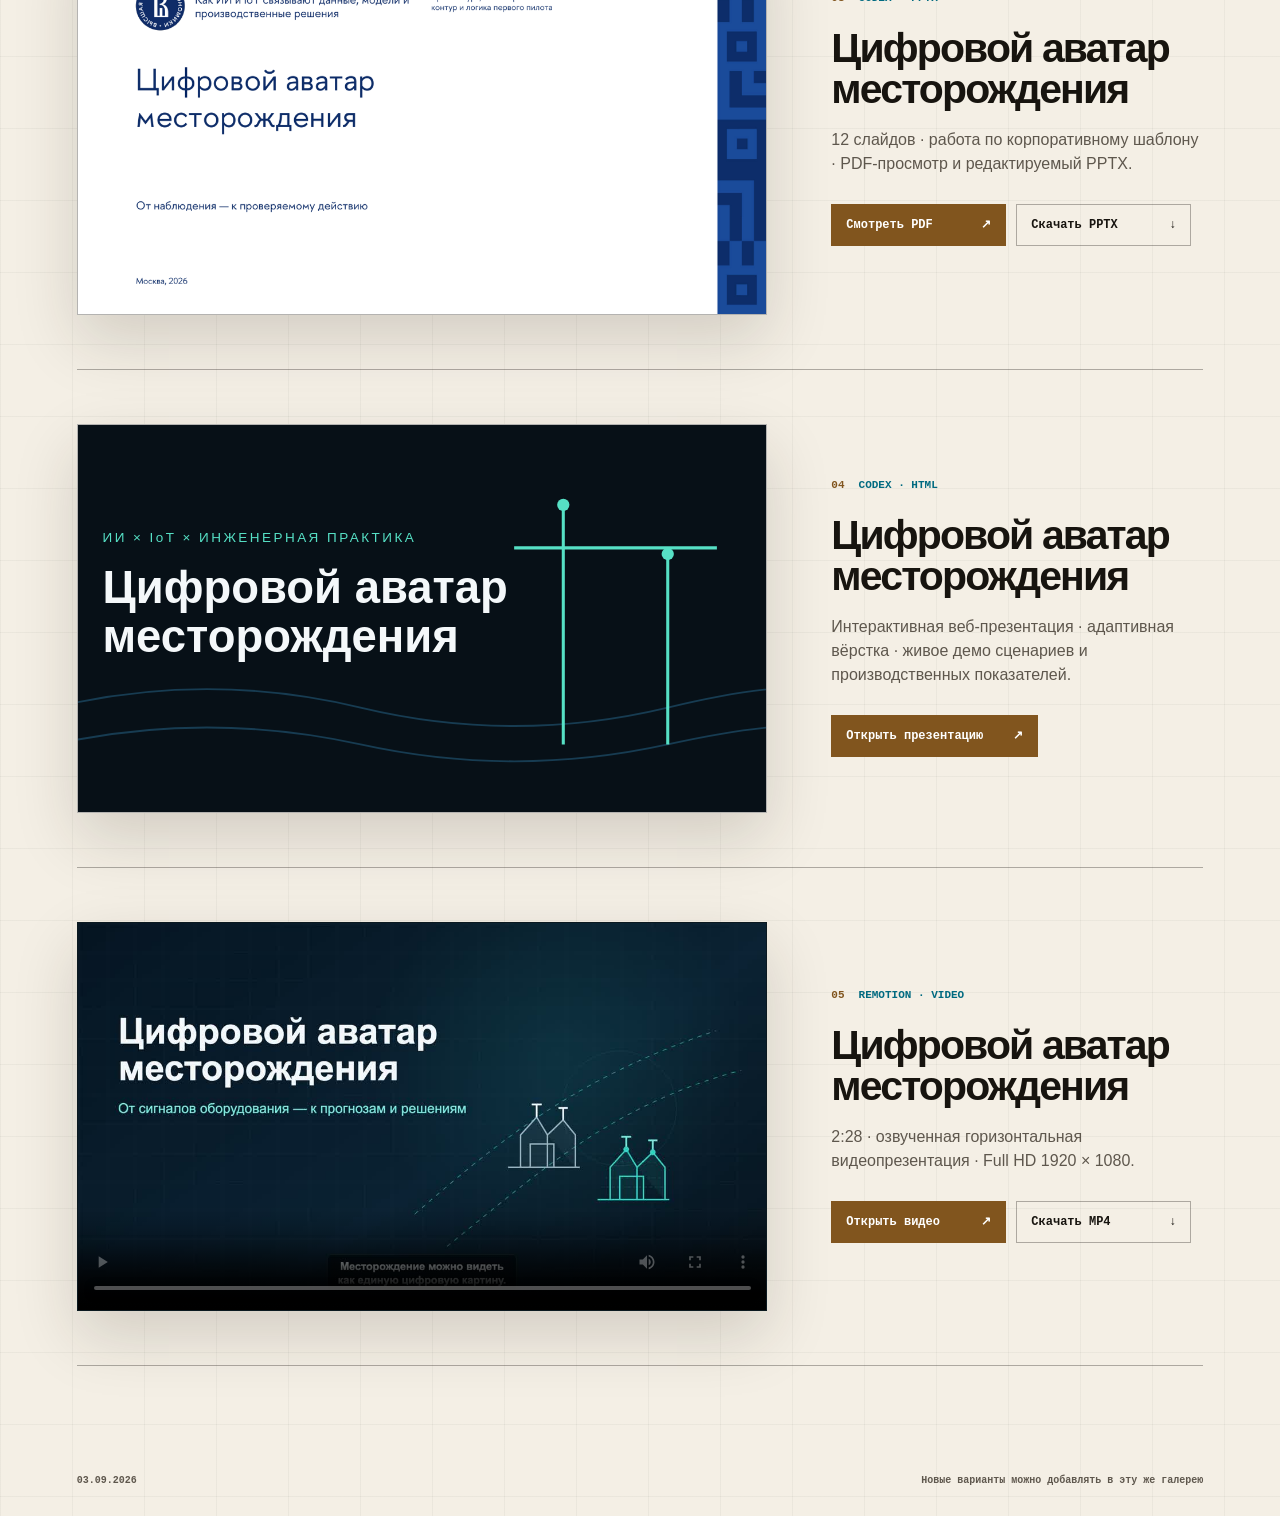
==== commit a9ef729d: "Order HTML before Remotion example" ====
--- a/examples/index.html
+++ b/examples/index.html
@@ -73,6 +73,21 @@
       </article>
 
       <article class="example">
+        <a class="preview" href="html/" target="_blank" rel="noreferrer" aria-label="Открыть интерактивную HTML-презентацию Codex">
+          <img src="html/og-cover.svg" alt="Титульный экран HTML-презентации о цифровом аватаре месторождения">
+          <span>Открыть HTML ↗</span>
+        </a>
+        <div class="example-copy">
+          <div class="label"><b>04</b><span>CODEX · HTML</span></div>
+          <h2>Цифровой аватар месторождения</h2>
+          <p>Интерактивная веб-презентация · адаптивная вёрстка · живое демо сценариев и производственных показателей.</p>
+          <div class="actions">
+            <a class="primary" href="html/" target="_blank" rel="noreferrer">Открыть презентацию <span>↗</span></a>
+          </div>
+        </div>
+      </article>
+
+      <article class="example">
         <div class="preview video-preview">
           <video controls preload="metadata" poster="assets/remotion-cover.jpg" aria-label="Озвученная видеопрезентация Remotion">
             <source src="remotion/digital-field-avatar.mp4" type="video/mp4">
@@ -80,27 +95,12 @@
           </video>
         </div>
         <div class="example-copy">
-          <div class="label"><b>04</b><span>REMOTION · VIDEO</span></div>
+          <div class="label"><b>05</b><span>REMOTION · VIDEO</span></div>
           <h2>Цифровой аватар месторождения</h2>
           <p>2:28 · озвученная горизонтальная видеопрезентация · Full HD 1920 × 1080.</p>
           <div class="actions">
             <a class="primary" href="remotion/digital-field-avatar.mp4" target="_blank" rel="noreferrer">Открыть видео <span>↗</span></a>
             <a href="remotion/digital-field-avatar.mp4" download>Скачать MP4 <span>↓</span></a>
-          </div>
-        </div>
-      </article>
-
-      <article class="example">
-        <a class="preview" href="html/" target="_blank" rel="noreferrer" aria-label="Открыть интерактивную HTML-презентацию Codex">
-          <img src="html/og-cover.svg" alt="Титульный экран HTML-презентации о цифровом аватаре месторождения">
-          <span>Открыть HTML ↗</span>
-        </a>
-        <div class="example-copy">
-          <div class="label"><b>05</b><span>CODEX · HTML</span></div>
-          <h2>Цифровой аватар месторождения</h2>
-          <p>Интерактивная веб-презентация · адаптивная вёрстка · живое демо сценариев и производственных показателей.</p>
-          <div class="actions">
-            <a class="primary" href="html/" target="_blank" rel="noreferrer">Открыть презентацию <span>↗</span></a>
           </div>
         </div>
       </article>
